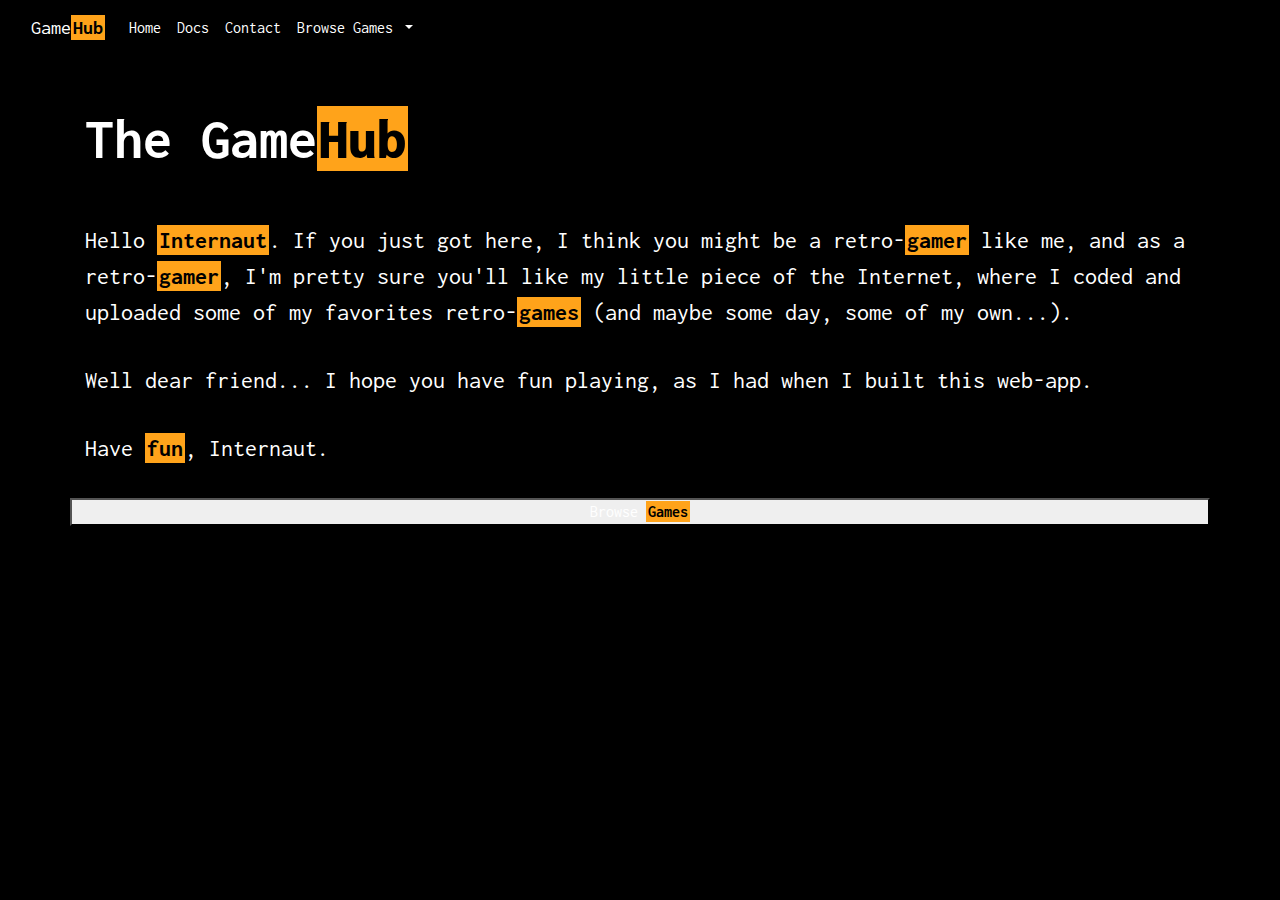
==== index.html @ c984dd26 "first commit :)" ====
<!DOCTYPE html>
<html lang="en">

<head>
    <meta charset="UTF-8" />
    <meta http-equiv="X-UA-Compatible" content="IE=edge" />
    <meta name="viewport" content="width=device-width, initial-scale=1.0" />
    <!-- CDN BOOTSTRAP -->
    <link rel="stylesheet" href="https://cdn.jsdelivr.net/npm/bootstrap@4.3.1/dist/css/bootstrap.min.css"
        integrity="sha384-ggOyR0iXCbMQv3Xipma34MD+dH/1fQ784/j6cY/iJTQUOhcWr7x9JvoRxT2MZw1T" crossorigin="anonymous" />
    <!-- CDN ANIMATE CSS -->
    <link rel="stylesheet" href="https://cdnjs.cloudflare.com/ajax/libs/animate.css/4.1.1/animate.min.css" />
    <!-- CDN FONT AWESOME -->
    <link rel="stylesheet" href="https://cdnjs.cloudflare.com/ajax/libs/font-awesome/6.3.0/css/all.min.css"
        integrity="sha512-SzlrxWUlpfuzQ+pcUCosxcglQRNAq/DZjVsC0lE40xsADsfeQoEypE+enwcOiGjk/bSuGGKHEyjSoQ1zVisanQ=="
        crossorigin="anonymous" referrerpolicy="no-referrer" />
    <!-- CDN GOOGLE FONTS -->
    <link rel="stylesheet" href="https://fonts.googleapis.com/css?family=Inconsolata">
    <!-- FAVICON -->
    <link rel="icon" type="image/x-icon" href="./assets/images/logo.ico">
    <title>GameHub</title>
    <!-- LINK CSS -->
    <link rel="stylesheet" href="./styles/styles.css" />
</head>

<body>
    <header>
        <nav class="navbar navbar-expand-lg bg-body-tertiary">
            <div class="container-fluid">
                <a class="navbar-brand brand-name" href="#">Game<span class="navbar-span">Hub</span></a>
                <button class="navbar-toggler" type="button" data-bs-toggle="collapse"
                    data-bs-target="#navbarNavDropdown" aria-controls="navbarNavDropdown" aria-expanded="false"
                    aria-label="Toggle navigation">
                    <span class="navbar-toggler-icon"></span>
                </button>
                <div class="collapse navbar-collapse" id="navbarNavDropdown">
                    <ul class="navbar-nav">
                        <li class="nav-item">
                            <a class="nav-link active" aria-current="page" href="#">Home</a>
                        </li>
                        <li class="nav-item">
                            <a class="nav-link" href="#">Docs</a>
                        </li>
                        <li class="nav-item">
                            <a class="nav-link" href="#">Contact</a>
                        </li>
                        <li class="nav-item dropdown">
                            <a class="nav-link dropdown-toggle" href="#" role="button" data-bs-toggle="dropdown"
                                aria-expanded="true ">
                                Browse Games
                            </a>
                            <ul class="dropdown-menu">
                                <li><a class="dropdown-item" href="#">Tic Tac Toe</a></li>
                                <li><a class="dropdown-item" href="#">Snake Game</a></li>
                                <li><a class="dropdown-item" href="#">Doom</a></li>
                            </ul>
                        </li>
                    </ul>
                </div>
            </div>
        </nav>

    </header>



    <main>
        <div class="home-main container">
            <div class="home-container row">
                <div class="title-container col-12">
                    <h1 class="title">The Game<span>Hub</span></h1>
                </div>
            </div>
            <div class="description-container row">
                <p class="description col-12">Hello <span>Internaut</span>. If you just got here, I think you might be a retro-<span>gamer</span> like me, and as a retro-<span>gamer</span>, I'm pretty sure you'll like my little piece of the Internet, where I coded and uploaded some of my favorites retro-<span>games</span> (and maybe some day, some of my own...).</p>
            </div>
            <div class="description-container row">
                <p class="description col-12">Well dear friend... I hope you have fun playing, as I had when I built this web-app.</p>
            </div>
            <div class="description-container row">
                <p class="description col-12">Have <span>fun</span>, Internaut.</p>
            </div>
            <div class="btn-container row">
                <button class="gh-btn col-12"><a href="#">Browse <span>Games</span></a> </button>
            </div>
        </div>
        

    </main>



    <footer>

    </footer>


    <!-- main script -->
    <script src="./js/main.js"></script>
    <!-- script boostrap -->
    <script src="https://code.jquery.com/jquery-3.3.1.slim.min.js"
        integrity="sha384-q8i/X+965DzO0rT7abK41JStQIAqVgRVzpbzo5smXKp4YfRvH+8abtTE1Pi6jizo"
        crossorigin="anonymous"></script>
    <script src="https://cdn.jsdelivr.net/npm/popper.js@1.14.7/dist/umd/popper.min.js"
        integrity="sha384-UO2eT0CpHqdSJQ6hJty5KVphtPhzWj9WO1clHTMGa3JDZwrnQq4sF86dIHNDz0W1"
        crossorigin="anonymous"></script>
    <script src="https://cdn.jsdelivr.net/npm/bootstrap@4.3.1/dist/js/bootstrap.min.js"
        integrity="sha384-JjSmVgyd0p3pXB1rRibZUAYoIIy6OrQ6VrjIEaFf/nJGzIxFDsf4x0xIM+B07jRM"
        crossorigin="anonymous"></script>
    <!-- script animatejs -->
</body>

</html>
---- styles/styles.css ----
*{
    box-sizing: border-box;
    margin: 0;
    padding: 0;
}

body{
    background-color: black;
    font-family: Inconsolata;
    color: white;;

}

a{
    color: white;   ;
}

a:hover
{
    color: rgba(255,163,26);
}

span{
    color: black;
    font-weight: bolder;
    background-color: rgba(255,163,26);
    padding: 2px;
}

span:hover{
    color: rgb(255, 255, 255);
}

.title{
    font-size: 58px;
    font-weight: bold;
    margin-bottom: 3rem;
}

.description{
    font-size: 24px;
    margin-bottom: 2rem;
}

.home-main{
    margin-top: 3rem;
}
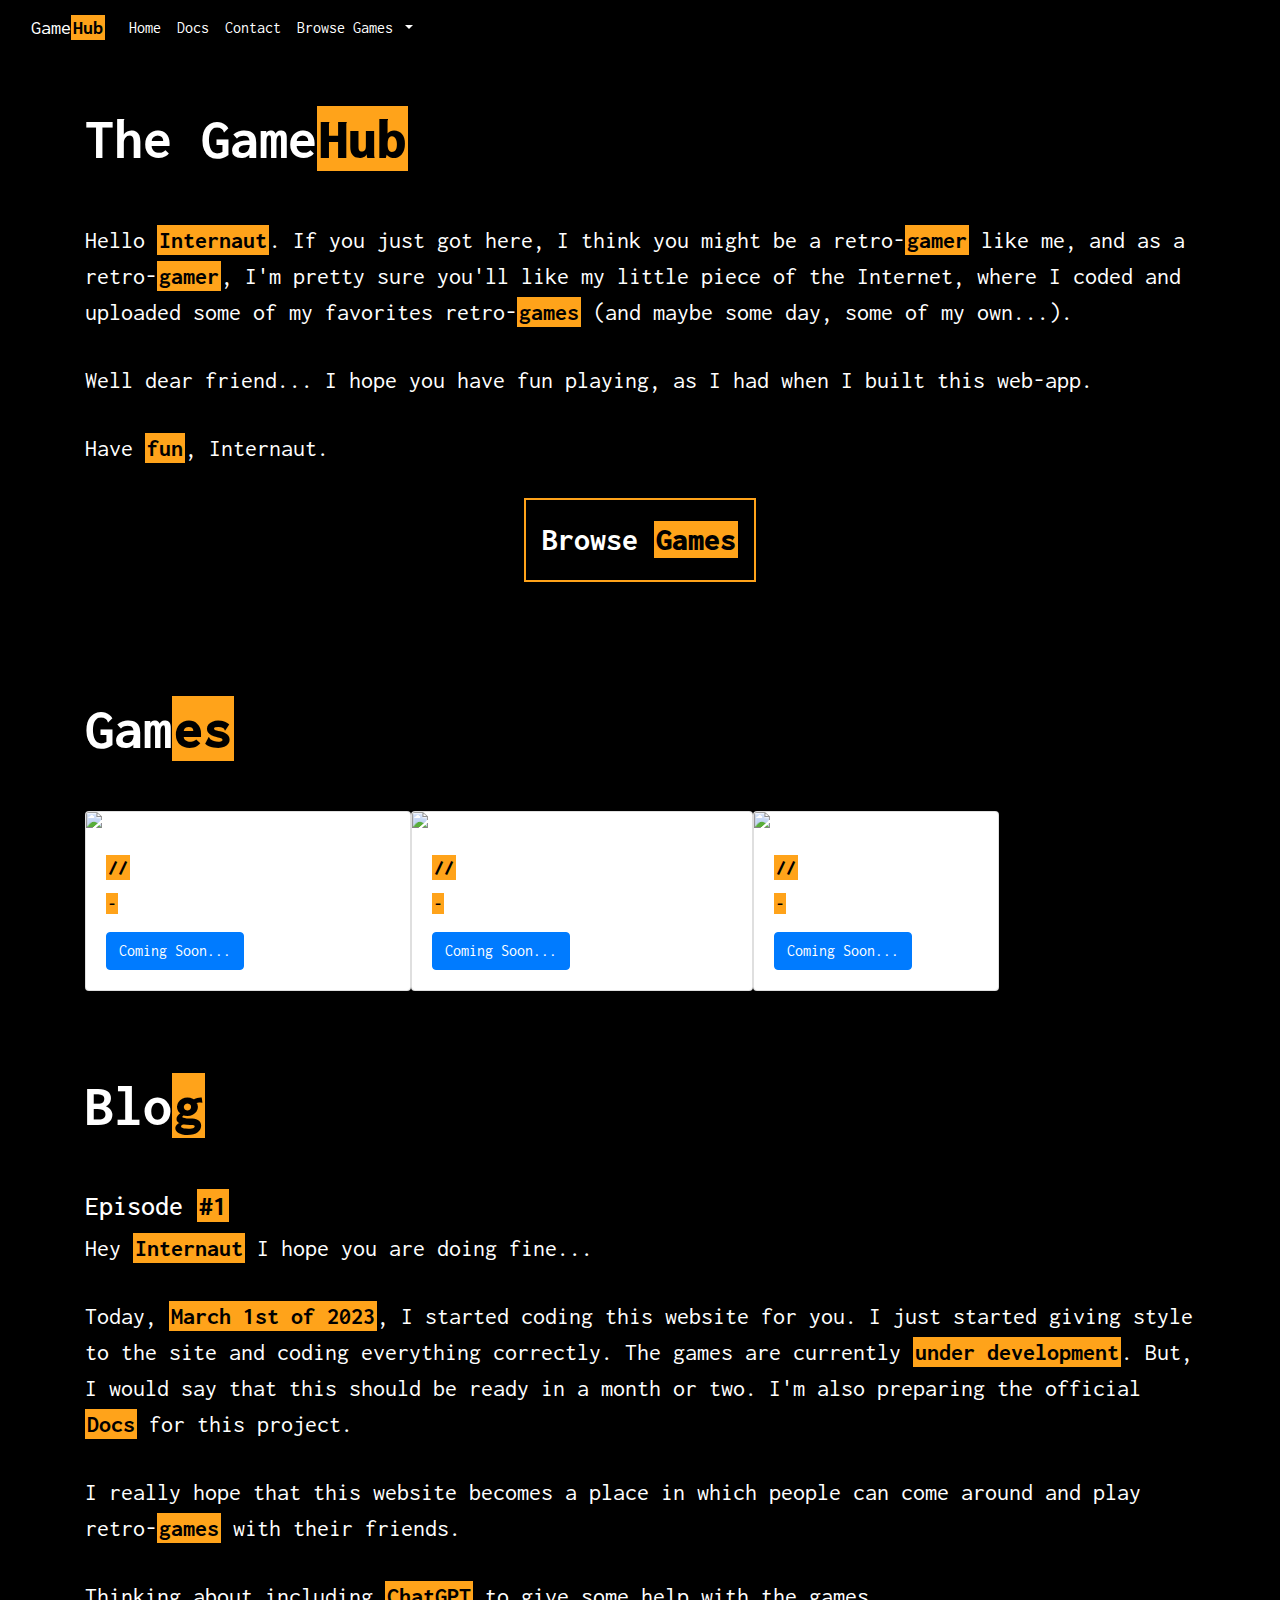
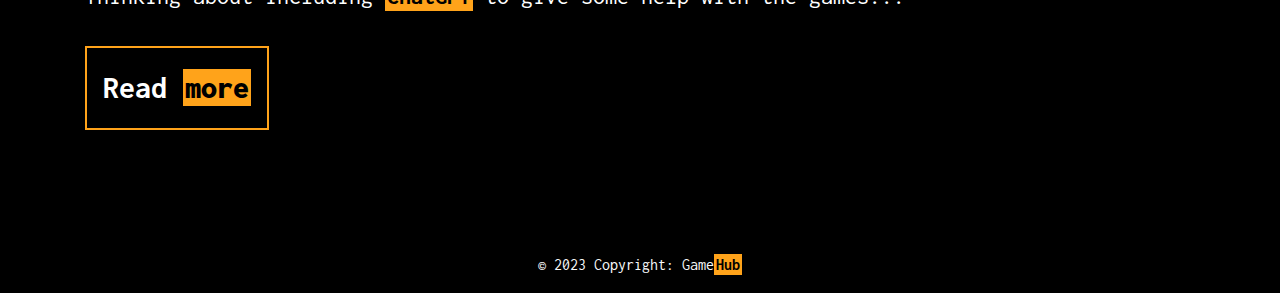
==== commit 07482a2a: "Included Blog section and footer" ====
--- a/index.html
+++ b/index.html
@@ -65,33 +65,119 @@
 
 
     <main>
-        <div class="home-main container">
+        <div class="home-main container flex-row">
             <div class="home-container row">
                 <div class="title-container col-12">
                     <h1 class="title">The Game<span>Hub</span></h1>
                 </div>
             </div>
             <div class="description-container row">
-                <p class="description col-12">Hello <span>Internaut</span>. If you just got here, I think you might be a retro-<span>gamer</span> like me, and as a retro-<span>gamer</span>, I'm pretty sure you'll like my little piece of the Internet, where I coded and uploaded some of my favorites retro-<span>games</span> (and maybe some day, some of my own...).</p>
+                <p class="description col-12">Hello <span>Internaut</span>. If you just got here, I think you might be a
+                    retro-<span>gamer</span> like me, and as a retro-<span>gamer</span>, I'm pretty sure you'll like my
+                    little piece of the Internet, where I coded and uploaded some of my favorites
+                    retro-<span>games</span> (and maybe some day, some of my own...).</p>
             </div>
             <div class="description-container row">
-                <p class="description col-12">Well dear friend... I hope you have fun playing, as I had when I built this web-app.</p>
+                <p class="description col-12">Well dear friend... I hope you have fun playing, as I had when I built
+                    this web-app.</p>
             </div>
             <div class="description-container row">
                 <p class="description col-12">Have <span>fun</span>, Internaut.</p>
             </div>
-            <div class="btn-container row">
-                <button class="gh-btn col-12"><a href="#">Browse <span>Games</span></a> </button>
+        </div>
+        <div class="btn-container">
+            <button class="gh-btn"><a href="#">Browse <span>Games</span></a> </button>
+        </div>
+
+        <!--BOOTSTRAP CARDS-->
+        <section class="home-games container">
+            <h3 class="title title2">Gam<span>es</span></h3>
+            <div class="d-flex justify-content-evenly flex-wrap">
+                <div class="card">
+                    <img src="../assets/images/project-icons/chess.png" class="card-img-top" alt="Chess Game Cover">
+                    <div class="card-body">
+                        <h5 class="card-title"><span>//</span>Chess</h5>
+                        <p class="card-text">
+                            <span> -</span>Master the game of strategy: Chess
+                        </p>
+                        <a href="./coming_soon.html" class="btn btn-primary">Coming Soon...</a>
+                    </div>
+                </div>
+
+                <div class="card">
+                    <img src="../assets/images/project-icons/snake-game.png" class="card-img-top"
+                        alt="Snake Game Cover">
+                    <div class="card-body">
+                        <h5 class="card-title"><span>//</span>Snake Game</h5>
+                        <p class="card-text"><span> -</span>Sneak to victory: Classic Snake Game</p>
+                        <a href="./coming_soon.html" class="btn btn-primary">Coming Soon...</a>
+                    </div>
+                </div>
+
+                <div class="card">
+                    <img src="../assets/images/project-icons/doom.jpg" class="card-img-top" alt="Doom Remake Cover">
+                    <div class="card-body">
+                        <h5 class="card-title"><span>//</span>Doom Remake</h5>
+                        <p class="card-text"><span> -</span>Raze Hell: Play Doom Now</p>
+                        <a href="./coming_soon.html" class="btn btn-primary">Coming Soon...</a>
+                    </div>
+                </div>
             </div>
-        </div>
-        
+        </section>
 
+
+        <section class="home-news container">
+            <div class="news-title">
+                <h2 class="title title2">Blo<span>g</span></h2>
+            </div>
+
+            <div class="first-update">
+                <h3 class="subtitle">Episode <span>#1</span></h3>
+                <p class="description">Hey <span>Internaut</span> I hope you are doing fine...</p>
+                <p class="description">Today, <span>March 1st of 2023</span>, I started coding this website for you. I
+                    just started giving style to the site and coding everything correctly. The games are currently
+                    <span>under development</span>. But, I would say that this should be ready in a month or two. I'm
+                    also preparing the official <span>Docs</span> for this project.</p>
+                <p class="description">I really hope that this website becomes a place in which people can come around
+                    and play retro-<span>games</span> with their friends. </p>
+                <p class="description">Thinking about including <span>ChatGPT</span> to give some help with the games...
+                </p>
+            </div>
+
+            <div class="blog-btn">
+                <button class="blog-button"><a href="#">Read <span>more</span></a></button>
+            </div>
+        </section>
     </main>
 
 
 
-    <footer>
+    <footer class="text-center text-orange">
+        <!-- Grid container -->
+        <div class="container pt-4">
+            <!-- Section: Social media -->
+            <section class="mb-4">
+            
+                <!-- Twitter -->
+                <a class="btn btn-link btn-floating btn-lg text-light m-1" href="#!" role="button"
+                    data-mdb-ripple-color="light"><i class="fab fa-twitter"></i></a>
+                <!-- Linkedin -->
+                <a class="btn btn-link btn-floating btn-lg text-light m-1" href="#!" role="button"
+                    data-mdb-ripple-color="light"><i class="fab fa-linkedin"></i></a>
+                <!-- Github -->
+                <a class="btn btn-link btn-floating btn-lg text-light m-1" href="#!" role="button"
+                    data-mdb-ripple-color="light"><i class="fab fa-github"></i></a>
+            </section>
+            <!-- Section: Social media -->
+        </div>
+        <!-- Grid container -->
 
+        <!-- Copyright -->
+        <div class="text-center text-light p-3" style="background-color: rgba(0, 0, 0, 0.2);">
+            © 2023 Copyright:
+            <a class="text-light" href="https://mdbootstrap.com/">Game<span>Hub</span></a>
+        </div>
+        <!-- Copyright -->
     </footer>
 
 
--- a/styles/styles.css
+++ b/styles/styles.css
@@ -18,6 +18,7 @@
 a:hover
 {
     color: rgba(255,163,26);
+    text-decoration: none;
 }
 
 span{
@@ -46,4 +47,29 @@
     margin-top: 3rem;
 }
 
+button{
+    background-color: black;
+    border: solid 2px rgba(255,163,26);
+    font-size: 32px;
+    font-weight: bold;
+    margin-bottom: 2rem;;
+    padding: 1rem;
+}
 
+.title2{
+    margin-top: 5rem;
+}
+
+.btn-container{
+    display: flex;
+    justify-content: center;
+    align-items: center;
+}
+
+footer{
+    background-color: black
+}
+
+.fab .fa-linkedin{
+    color: rgba(255,163,26);;
+}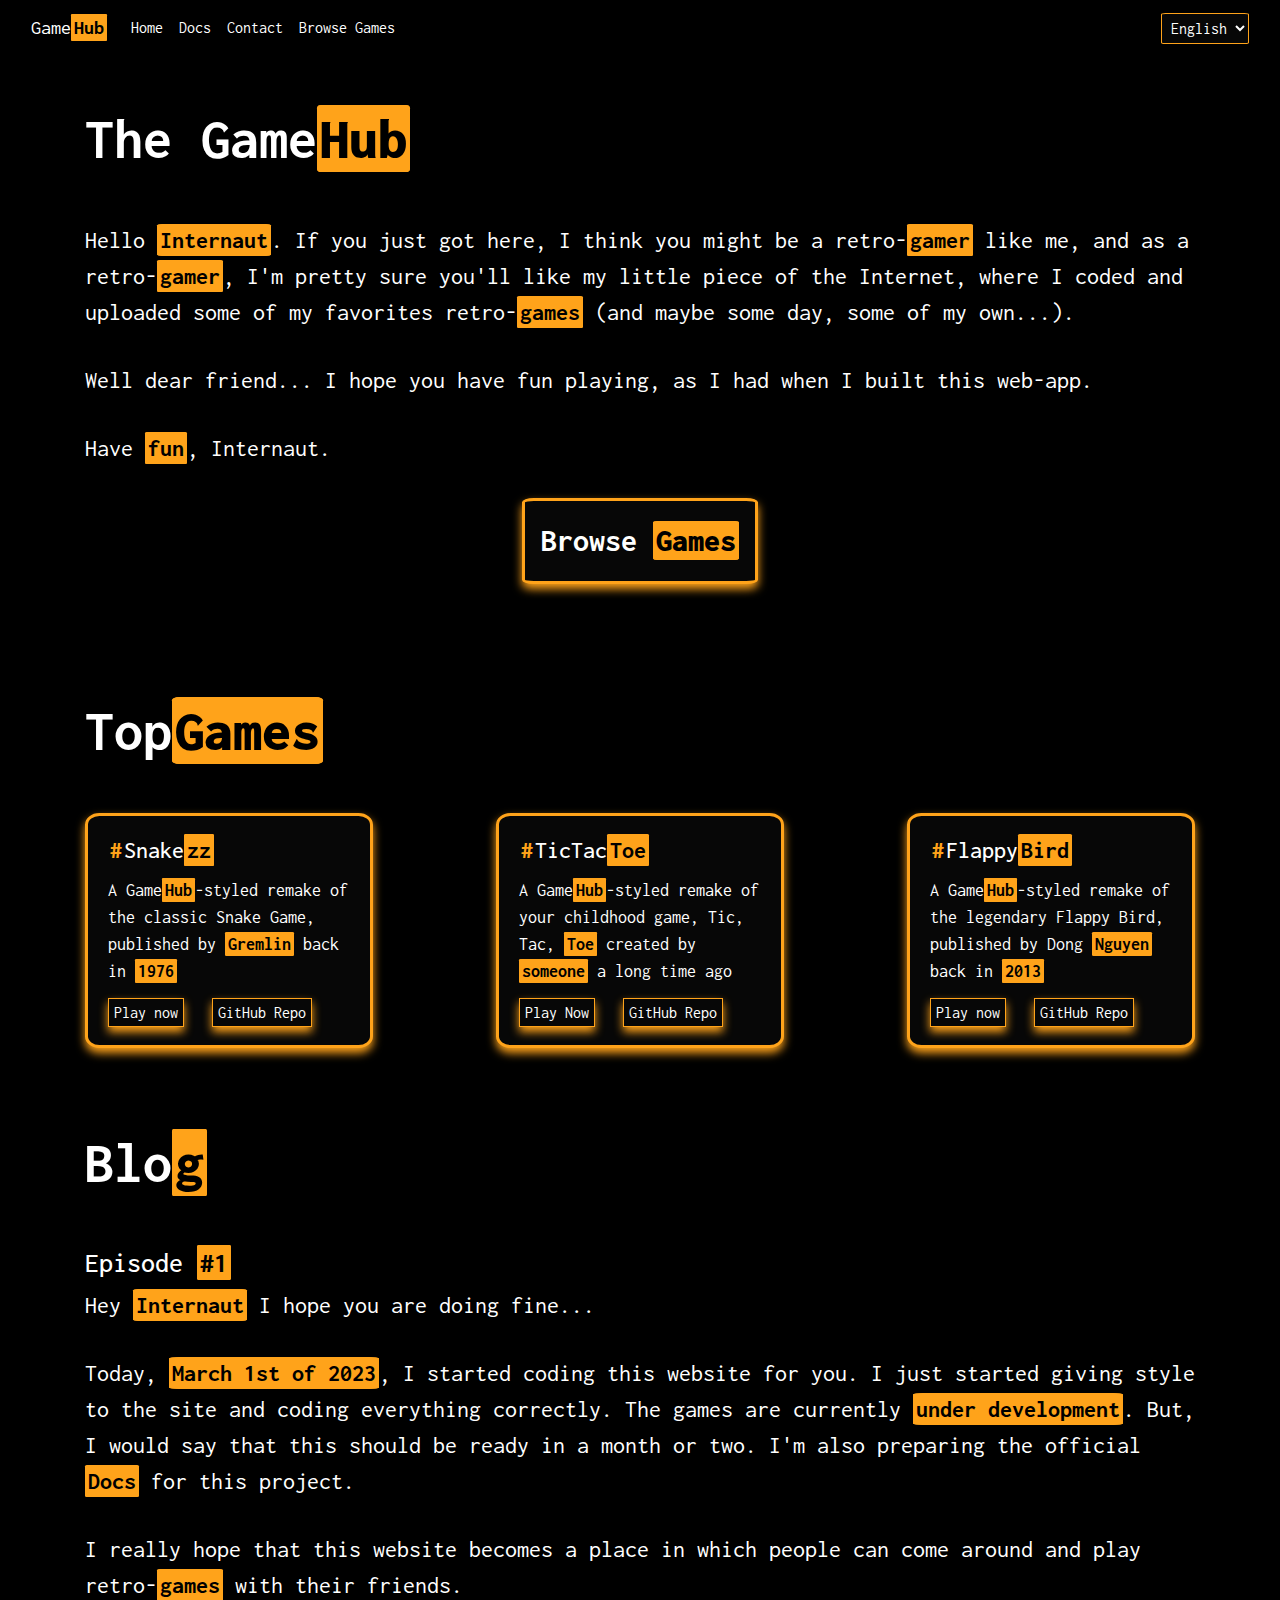
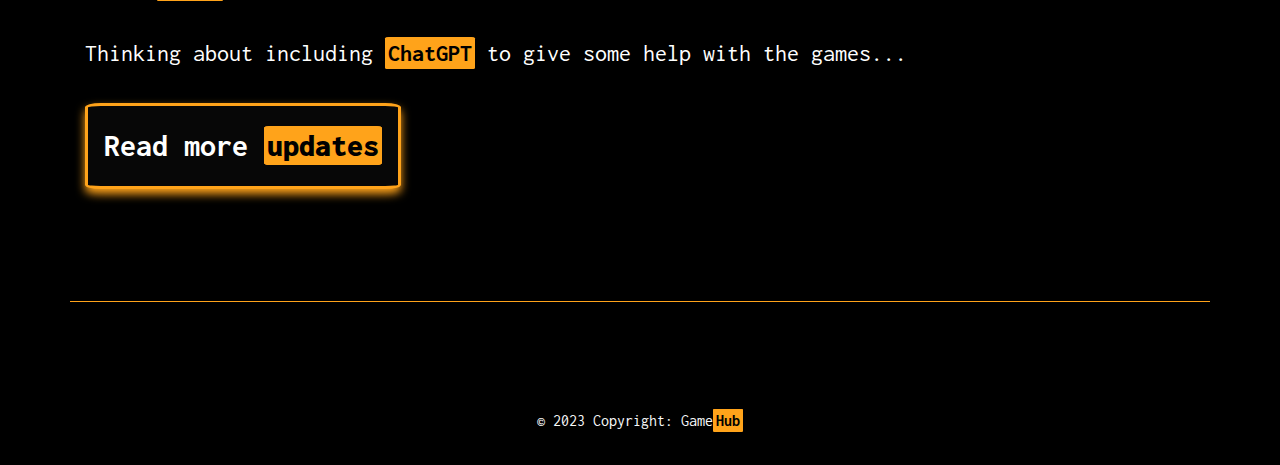
==== commit 1db9afc8: "Mejoras en el codigo, correccion de estilos y nuevas implementaciones" ====
--- a/index.html
+++ b/index.html
@@ -18,7 +18,7 @@
     <link rel="stylesheet" href="https://fonts.googleapis.com/css?family=Inconsolata">
     <!-- FAVICON -->
     <link rel="icon" type="image/x-icon" href="./assets/images/logo.ico">
-    <title>GameHub</title>
+    <title>The GameHub</title>
     <!-- LINK CSS -->
     <link rel="stylesheet" href="./styles/styles.css" />
 </head>
@@ -27,7 +27,7 @@
     <header>
         <nav class="navbar navbar-expand-lg bg-body-tertiary">
             <div class="container-fluid">
-                <a class="navbar-brand brand-name" href="#">Game<span class="navbar-span">Hub</span></a>
+                <a class="navbar-brand brand-name" href="./index.html">Game<span class="navbar-span">Hub</span></a>
                 <button class="navbar-toggler" type="button" data-bs-toggle="collapse"
                     data-bs-target="#navbarNavDropdown" aria-controls="navbarNavDropdown" aria-expanded="false"
                     aria-label="Toggle navigation">
@@ -36,26 +36,29 @@
                 <div class="collapse navbar-collapse" id="navbarNavDropdown">
                     <ul class="navbar-nav">
                         <li class="nav-item">
-                            <a class="nav-link active" aria-current="page" href="#">Home</a>
+                            <a class="nav-link active" aria-current="page" href="./index.html">Home</a>
                         </li>
                         <li class="nav-item">
-                            <a class="nav-link" href="#">Docs</a>
+                            <a class="nav-link" href="./pages/docs.html">Docs</a>
                         </li>
                         <li class="nav-item">
-                            <a class="nav-link" href="#">Contact</a>
+                            <a class="nav-link" href="./pages/contact.html">Contact</a>
                         </li>
-                        <li class="nav-item dropdown">
-                            <a class="nav-link dropdown-toggle" href="#" role="button" data-bs-toggle="dropdown"
-                                aria-expanded="true ">
-                                Browse Games
-                            </a>
-                            <ul class="dropdown-menu">
-                                <li><a class="dropdown-item" href="#">Tic Tac Toe</a></li>
-                                <li><a class="dropdown-item" href="#">Snake Game</a></li>
-                                <li><a class="dropdown-item" href="#">Doom</a></li>
-                            </ul>
+                        <li class="nav-item">
+                            <a class="nav-link" href="./pages/games.html">Browse Games</a>
                         </li>
                     </ul>
+                </div>
+
+                <div class="lang">
+                    <div data-trigger-class="btn btn--subtle">
+                        <form action="" class="lang-form">
+                            <select name="language-picker-select" id="language-picker-select">
+                                <option lang="es" value="deutsch">Español</option>
+                                <option lang="en" value="english" selected>English</option>
+                            </select>
+                        </form>
+                    </div>
                 </div>
             </div>
         </nav>
@@ -91,38 +94,40 @@
 
         <!--BOOTSTRAP CARDS-->
         <section class="home-games container">
-            <h3 class="title title2">Gam<span>es</span></h3>
-            <div class="d-flex justify-content-evenly flex-wrap">
-                <div class="card">
-                    <img src="../assets/images/project-icons/chess.png" class="card-img-top" alt="Chess Game Cover">
+            <h3 class="title title2"> Top<span>Games</span></h3>
+
+            <div class="bootstrap-cards d-flex flex-row justify-content-between flex-wrap">
+                <div class="card" style="width: 18rem;">
                     <div class="card-body">
-                        <h5 class="card-title"><span>//</span>Chess</h5>
-                        <p class="card-text">
-                            <span> -</span>Master the game of strategy: Chess
-                        </p>
-                        <a href="./coming_soon.html" class="btn btn-primary">Coming Soon...</a>
+                        <h5 class="card-title"><span class="span2">#</span>Snake<span>zz</span></h5>
+                        <p class="card-text">A Game<span>Hub</span>-styled remake of the classic Snake Game, published
+                            by <span>Gremlin</span> back in <span>1976</span></p>
+                        <a href="#" class="card-link" target="_blank">Play now</a>
+                        <a href="#" class="card-link" target="_blank">GitHub Repo</a>
                     </div>
                 </div>
 
-                <div class="card">
-                    <img src="../assets/images/project-icons/snake-game.png" class="card-img-top"
-                        alt="Snake Game Cover">
+                <div class="card" style="width: 18rem;">
                     <div class="card-body">
-                        <h5 class="card-title"><span>//</span>Snake Game</h5>
-                        <p class="card-text"><span> -</span>Sneak to victory: Classic Snake Game</p>
-                        <a href="./coming_soon.html" class="btn btn-primary">Coming Soon...</a>
+                        <h5 class="card-title"><span class="span2">#</span>TicTac<span>Toe</span></h5>
+                        <p class="card-text">A Game<span>Hub</span>-styled remake of your childhood game, Tic, Tac,
+                            <span>Toe</span> created by <span>someone</span> a long time ago</p>
+                        <a href="#" class="card-link" target="_blank">Play Now</a>
+                        <a href="#" class="card-link" target="_blank">GitHub Repo</a>
                     </div>
                 </div>
 
-                <div class="card">
-                    <img src="../assets/images/project-icons/doom.jpg" class="card-img-top" alt="Doom Remake Cover">
+                <div class="card" style="width: 18rem;">
                     <div class="card-body">
-                        <h5 class="card-title"><span>//</span>Doom Remake</h5>
-                        <p class="card-text"><span> -</span>Raze Hell: Play Doom Now</p>
-                        <a href="./coming_soon.html" class="btn btn-primary">Coming Soon...</a>
+                        <h5 class="card-title"><span class="span2">#</span>Flappy<span>Bird</span></h5>
+                        <p class="card-text">A Game<span>Hub</span>-styled remake of the legendary Flappy Bird,
+                            published by Dong <span>Nguyen</span> back in <span>2013</span></p>
+                        <a href="#" class="card-link" target="_blank">Play now</a>
+                        <a href="#" class="card-link" target="_blank">GitHub Repo</a>
                     </div>
                 </div>
             </div>
+
         </section>
 
 
@@ -137,7 +142,8 @@
                 <p class="description">Today, <span>March 1st of 2023</span>, I started coding this website for you. I
                     just started giving style to the site and coding everything correctly. The games are currently
                     <span>under development</span>. But, I would say that this should be ready in a month or two. I'm
-                    also preparing the official <span>Docs</span> for this project.</p>
+                    also preparing the official <span>Docs</span> for this project.
+                </p>
                 <p class="description">I really hope that this website becomes a place in which people can come around
                     and play retro-<span>games</span> with their friends. </p>
                 <p class="description">Thinking about including <span>ChatGPT</span> to give some help with the games...
@@ -145,39 +151,30 @@
             </div>
 
             <div class="blog-btn">
-                <button class="blog-button"><a href="#">Read <span>more</span></a></button>
+                <button class="blog-button"><a href="#" target="_blank">Read more <span>updates</span></a></button>
             </div>
         </section>
     </main>
 
 
 
-    <footer class="text-center text-orange">
-        <!-- Grid container -->
+    <footer class="text-center text-orange container">
         <div class="container pt-4">
-            <!-- Section: Social media -->
             <section class="mb-4">
-            
-                <!-- Twitter -->
-                <a class="btn btn-link btn-floating btn-lg text-light m-1" href="#!" role="button"
-                    data-mdb-ripple-color="light"><i class="fab fa-twitter"></i></a>
-                <!-- Linkedin -->
-                <a class="btn btn-link btn-floating btn-lg text-light m-1" href="#!" role="button"
-                    data-mdb-ripple-color="light"><i class="fab fa-linkedin"></i></a>
-                <!-- Github -->
-                <a class="btn btn-link btn-floating btn-lg text-light m-1" href="#!" role="button"
-                    data-mdb-ripple-color="light"><i class="fab fa-github"></i></a>
+                <a class="btn btn-link btn-floating btn-lg text-light m-1" href="https://twitter.com/val_devv"
+                    role="button" data-mdb-ripple-color="light" target="_blank"><i class="fab fa-twitter"></i></a>
+                <a class="btn btn-link btn-floating btn-lg text-light m-1"
+                    href="https://linkedin.com/in/valentinoerrandonea" role="button" data-mdb-ripple-color="light" target="_blank"><i
+                        class="fab fa-linkedin"></i></a>
+                <a class="btn btn-link btn-floating btn-lg text-light m-1"
+                    href="https://github.com/valentinoerrandonea/gamehub-coder" role="button"
+                    data-mdb-ripple-color="light" target="_blank"><i class="fab fa-github"></i></a>
             </section>
-            <!-- Section: Social media -->
         </div>
-        <!-- Grid container -->
-
-        <!-- Copyright -->
         <div class="text-center text-light p-3" style="background-color: rgba(0, 0, 0, 0.2);">
             © 2023 Copyright:
-            <a class="text-light" href="https://mdbootstrap.com/">Game<span>Hub</span></a>
+            <a class="text-light" href="./index.html">Game<span>Hub</span></a>
         </div>
-        <!-- Copyright -->
     </footer>
 
 
--- a/styles/styles.css
+++ b/styles/styles.css
@@ -26,11 +26,25 @@
     font-weight: bolder;
     background-color: rgba(255,163,26);
     padding: 2px;
+    border: solid 1px rgba(255,163,26);
+    border-radius: 5%;
 }
 
 span:hover{
-    color: rgb(255, 255, 255);
+    box-shadow: 0px 5px 10px 0px rgba(255,163,26);
 }
+
+.span2{
+    color: rgba(255,163,26);
+    background-color: transparent;
+    border: none;
+}
+
+
+.span2:hover{
+    box-shadow: none;
+}
+
 
 .title{
     font-size: 58px;
@@ -48,13 +62,20 @@
 }
 
 button{
-    background-color: black;
-    border: solid 2px rgba(255,163,26);
+    background-color: #070707;
+    border: solid 3px rgba(255,163,26);
+    box-shadow: 0px 5px 10px 0px rgba(255,163,26);
+    border-radius: 5%;
     font-size: 32px;
     font-weight: bold;
     margin-bottom: 2rem;;
     padding: 1rem;
 }
+
+button:hover{
+    transform: translateY(-5px);
+    box-shadow: 0px 10px 20px 2px rgba(255,163,26);
+  }
 
 .title2{
     margin-top: 5rem;
@@ -67,9 +88,43 @@
 }
 
 footer{
-    background-color: black
+    background-color: black;
+    padding: 1rem;
+    border-top: solid 1px rgba(255,163,26);
+    margin-top: 5rem
 }
 
-.fab .fa-linkedin{
-    color: rgba(255,163,26);;
+.card{
+    background-color: #070707;
+    color: white;
+    border: solid 3px rgba(255,163,26);
+    box-shadow: 0px 5px 10px 0px rgba(255,163,26);
+    border-radius: 5%
+}
+
+.card-link{
+    border: solid 1px rgba(255,163,26);
+    box-shadow: 0px 5px 10px 0px rgba(255,163,26);
+    padding: 5px;
+}
+
+.card-link:hover{
+    transform: translateY(-5px);
+    box-shadow: 0px 10px 20px 2px rgba(255,163,26);
+  }
+
+  .card-title{
+    font-size: 24px;
+  }
+
+  .card-text{
+    font-size: 18px;
+  }
+
+#language-picker-select{
+    background-color: #070707;
+    color: white;
+    border: solid 1px rgba(255,163,26);
+    padding: 5px;
+    border-radius: 5%;
 }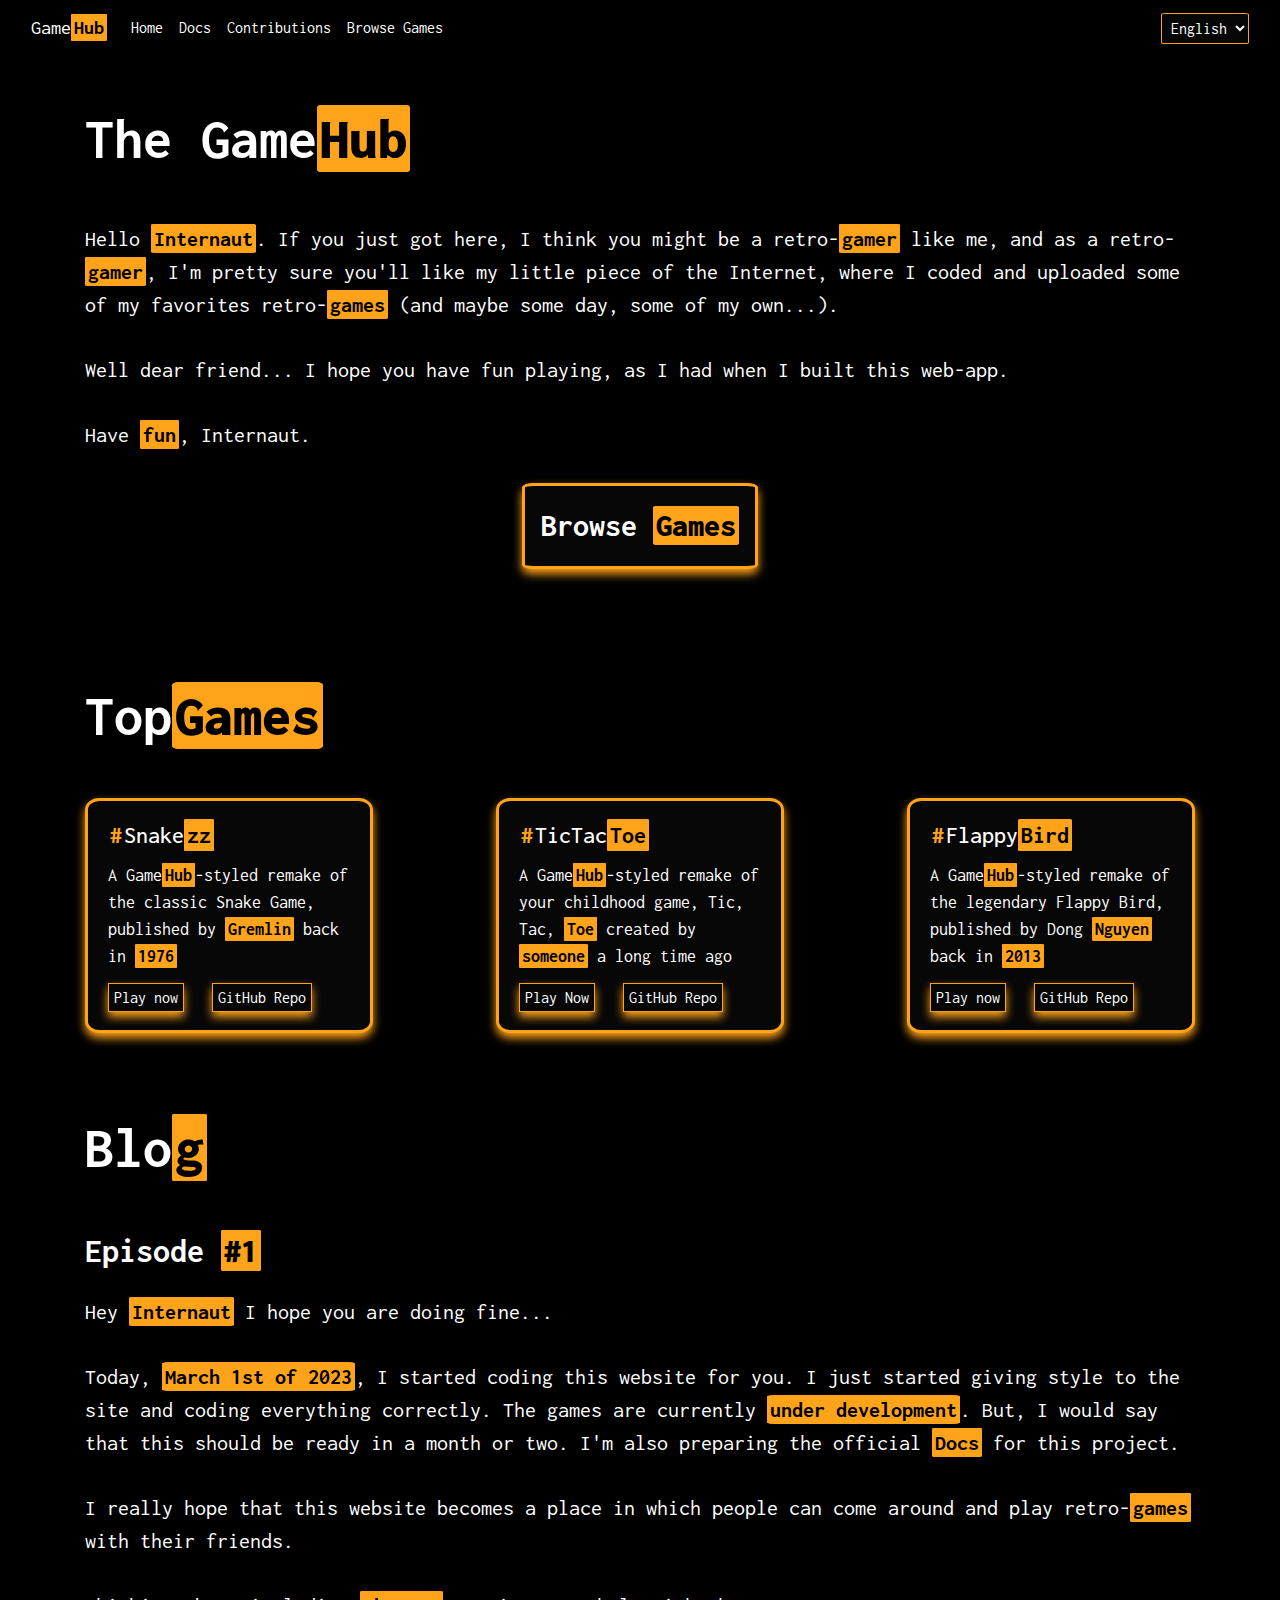
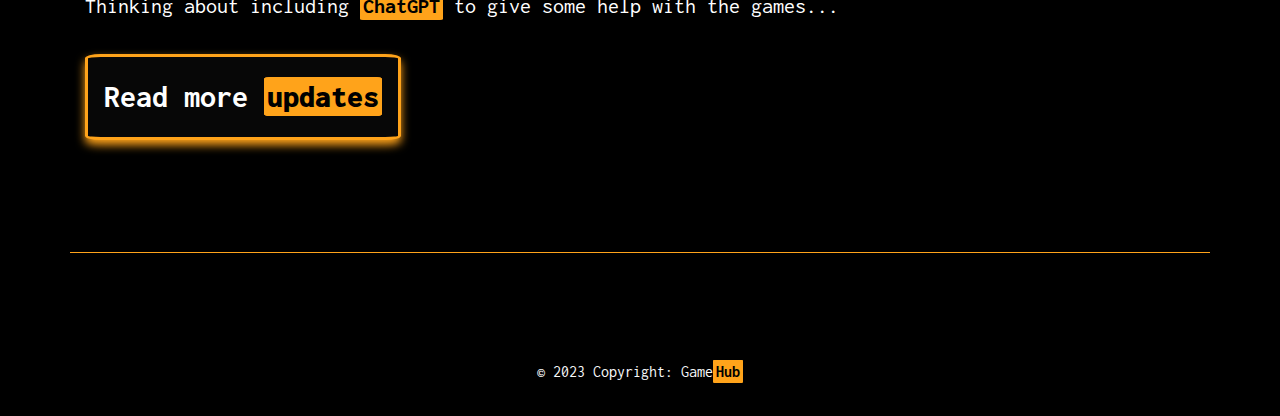
==== commit 7cb33500: "Added the Official Documentarion and CSS improvements" ====
--- a/index.html
+++ b/index.html
@@ -42,7 +42,7 @@
                             <a class="nav-link" href="./pages/docs.html">Docs</a>
                         </li>
                         <li class="nav-item">
-                            <a class="nav-link" href="./pages/contact.html">Contact</a>
+                            <a class="nav-link" href="./pages/contributions.html">Contributions</a>
                         </li>
                         <li class="nav-item">
                             <a class="nav-link" href="./pages/games.html">Browse Games</a>
--- a/styles/styles.css
+++ b/styles/styles.css
@@ -1,130 +1,202 @@
-*{
+* {
     box-sizing: border-box;
     margin: 0;
     padding: 0;
 }
 
-body{
+body {
     background-color: black;
     font-family: Inconsolata;
-    color: white;;
-
-}
-
-a{
-    color: white;   ;
-}
-
-a:hover
-{
-    color: rgba(255,163,26);
+    color: white;
+    ;
+
+}
+
+a {
+    color: white;
+    ;
+}
+
+a:hover {
+    color: rgba(255, 163, 26);
     text-decoration: none;
 }
 
-span{
+span {
     color: black;
     font-weight: bolder;
-    background-color: rgba(255,163,26);
+    background-color: rgba(255, 163, 26);
     padding: 2px;
-    border: solid 1px rgba(255,163,26);
+    border: solid 1px rgba(255, 163, 26);
     border-radius: 5%;
 }
 
-span:hover{
-    box-shadow: 0px 5px 10px 0px rgba(255,163,26);
-}
-
-.span2{
-    color: rgba(255,163,26);
+span:hover {
+    box-shadow: 0px 5px 10px 0px rgba(255, 163, 26);
+}
+
+.span2 {
+    color: rgba(255, 163, 26);
     background-color: transparent;
     border: none;
 }
 
 
-.span2:hover{
+.span2:hover {
     box-shadow: none;
 }
 
 
-.title{
+.title {
     font-size: 58px;
     font-weight: bold;
     margin-bottom: 3rem;
 }
 
-.description{
-    font-size: 24px;
+.description {
+    font-size: 22px;
     margin-bottom: 2rem;
 }
 
-.home-main{
+.home-main {
     margin-top: 3rem;
 }
 
-button{
+button {
     background-color: #070707;
-    border: solid 3px rgba(255,163,26);
-    box-shadow: 0px 5px 10px 0px rgba(255,163,26);
+    border: solid 3px rgba(255, 163, 26);
+    box-shadow: 0px 5px 10px 0px rgba(255, 163, 26);
     border-radius: 5%;
     font-size: 32px;
     font-weight: bold;
-    margin-bottom: 2rem;;
+    margin-bottom: 2rem;
+    ;
     padding: 1rem;
 }
 
-button:hover{
+button:hover {
     transform: translateY(-5px);
-    box-shadow: 0px 10px 20px 2px rgba(255,163,26);
-  }
-
-.title2{
+    box-shadow: 0px 10px 20px 2px rgba(255, 163, 26);
+}
+
+.title2 {
     margin-top: 5rem;
 }
 
-.btn-container{
+.btn-container {
     display: flex;
     justify-content: center;
     align-items: center;
 }
 
-footer{
+footer {
     background-color: black;
     padding: 1rem;
-    border-top: solid 1px rgba(255,163,26);
+    border-top: solid 1px rgba(255, 163, 26);
     margin-top: 5rem
 }
 
-.card{
+.card {
     background-color: #070707;
     color: white;
-    border: solid 3px rgba(255,163,26);
-    box-shadow: 0px 5px 10px 0px rgba(255,163,26);
+    border: solid 3px rgba(255, 163, 26);
+    box-shadow: 0px 5px 10px 0px rgba(255, 163, 26);
     border-radius: 5%
 }
 
-.card-link{
-    border: solid 1px rgba(255,163,26);
-    box-shadow: 0px 5px 10px 0px rgba(255,163,26);
+.card-link {
+    border: solid 1px rgba(255, 163, 26);
+    box-shadow: 0px 5px 10px 0px rgba(255, 163, 26);
     padding: 5px;
 }
 
-.card-link:hover{
+.card-link:hover {
     transform: translateY(-5px);
-    box-shadow: 0px 10px 20px 2px rgba(255,163,26);
-  }
-
-  .card-title{
+    box-shadow: 0px 10px 20px 2px rgba(255, 163, 26);
+}
+
+.card-title {
     font-size: 24px;
-  }
-
-  .card-text{
+}
+
+.card-text {
     font-size: 18px;
-  }
-
-#language-picker-select{
+}
+
+#language-picker-select {
     background-color: #070707;
     color: white;
-    border: solid 1px rgba(255,163,26);
+    border: solid 1px rgba(255, 163, 26);
     padding: 5px;
     border-radius: 5%;
+}
+
+.docs-div {
+    margin-bottom: 4rem;
+    border-bottom: solid 1px rgba(255, 163, 26);
+    padding-bottom: 2rem;
+}
+
+
+.docs-div2 {
+    margin-bottom: 2.5rem;
+    margin-left: 3.5rem;
+    padding-bottom: 1.25rem;
+}
+
+.no-border{
+    border: none;
+}
+
+.subtitle {
+    font-size: 34px;
+    font-weight: bold;
+    margin-bottom: 1.5rem;
+}
+
+.subtitle-main{
+    margin-top: 3rem;
+}
+
+.description2 {
+    font-size: 20px;
+    margin-bottom: 2rem;
+}
+
+.docs-ul {
+    list-style: none;
+}
+
+.docs-ul li:before {
+    content: "•";
+    color: rgba(255, 163, 26);
+    display: inline-block;
+    width: 1em;
+    margin-left: -1em
+}
+
+.docs-ol {
+    list-style: none;
+    counter-reset: li
+}
+
+.docs-ol li {
+    counter-increment: li
+}
+
+.docs-ol li:before {
+    content: counter(li);
+    color: rgba(255, 163, 26);
+    display: inline-block;
+    width: 1em;
+    margin-left: -1.5em;
+    margin-right: 0.5em;
+    text-align: right;
+    direction: rtl
+}
+
+.docs-ol,
+.docs-ul {
+    margin-left: 3rem;
+    font-size: 18px;
 }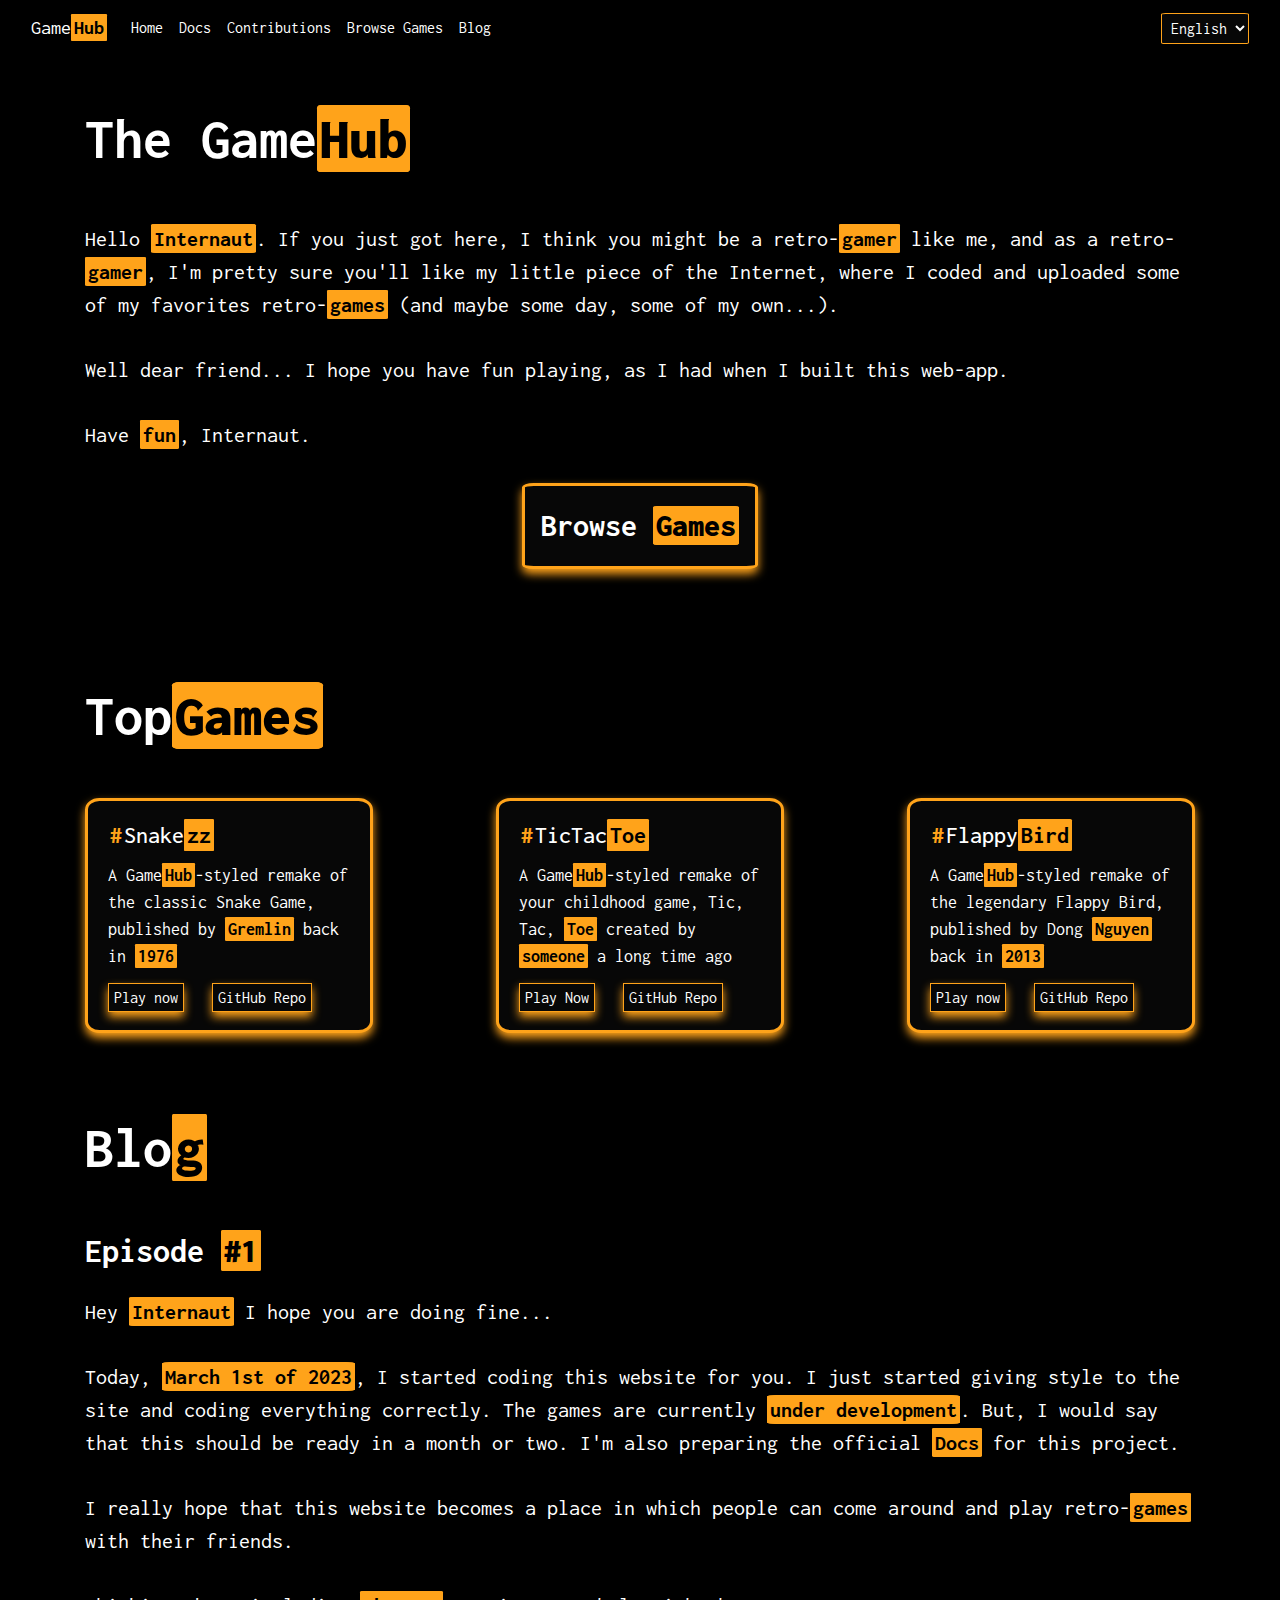
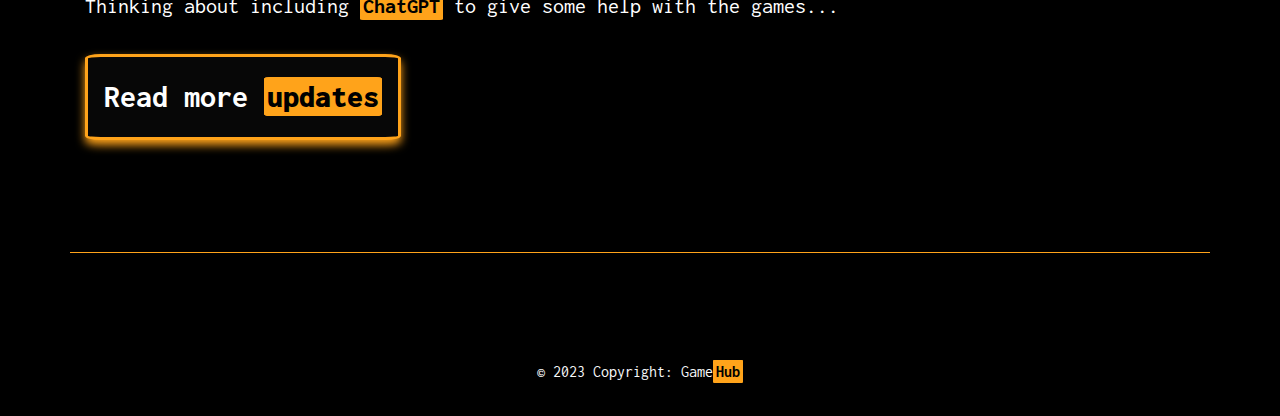
==== commit be2fe03b: "Docs improvement & README.md and LICENSE.md integration" ====
--- a/index.html
+++ b/index.html
@@ -46,6 +46,9 @@
                         </li>
                         <li class="nav-item">
                             <a class="nav-link" href="./pages/games.html">Browse Games</a>
+                        </li>
+                        <li class="nav-item">
+                            <a class="nav-link" href="./pages/blog.html">Blog</a>
                         </li>
                     </ul>
                 </div>
--- a/styles/styles.css
+++ b/styles/styles.css
@@ -199,4 +199,9 @@
 .docs-ul {
     margin-left: 3rem;
     font-size: 18px;
+}
+
+.docs-ul-main{
+    font-size: 20px;
+    font-weight: bold;
 }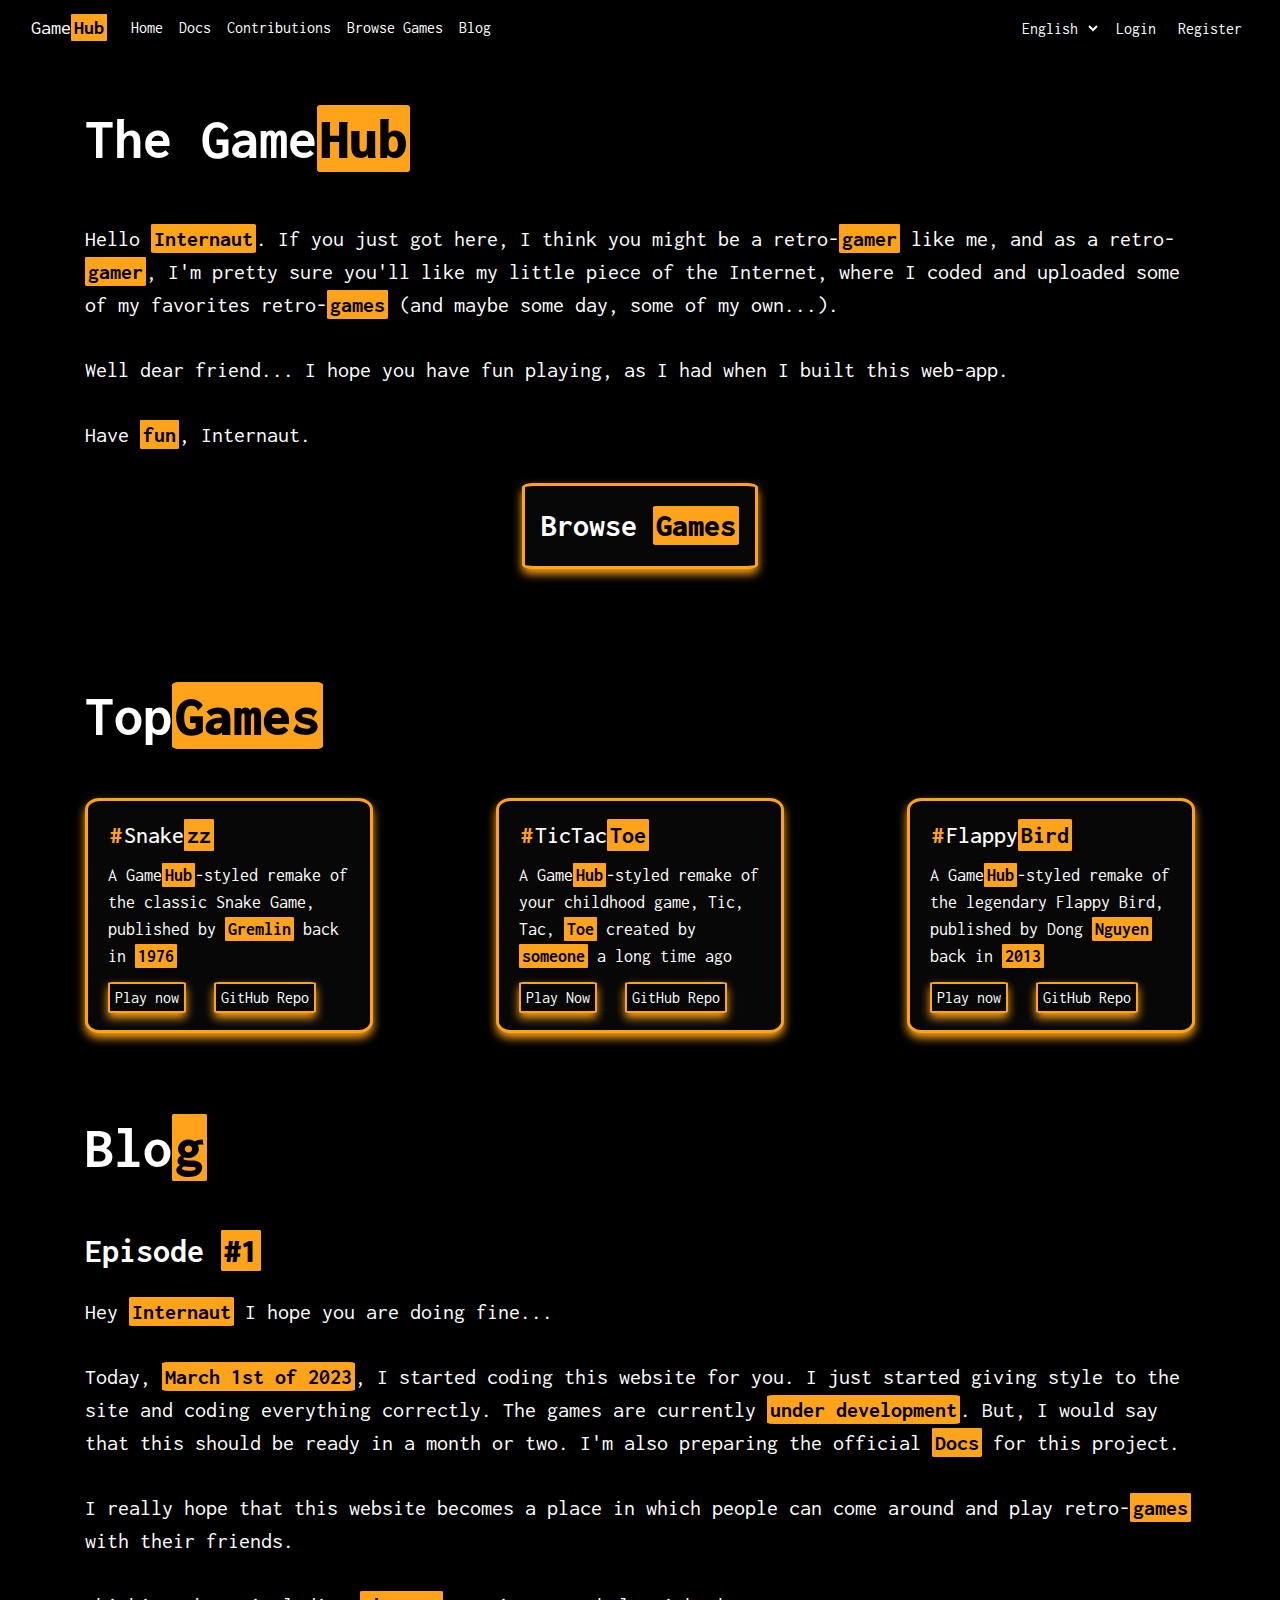
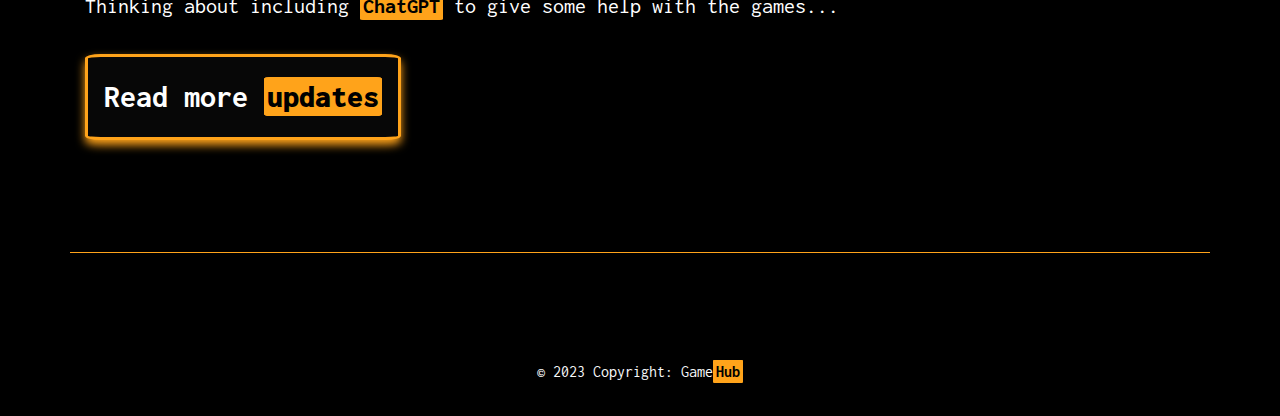
==== commit d3f4550a: "login page (inactivo), mejoras de css" ====
--- a/index.html
+++ b/index.html
@@ -20,7 +20,7 @@
     <link rel="icon" type="image/x-icon" href="./assets/images/logo.ico">
     <title>The GameHub</title>
     <!-- LINK CSS -->
-    <link rel="stylesheet" href="./styles/styles.css" />
+    <link rel="stylesheet" href="./styles/main.css" />
 </head>
 
 <body>
@@ -60,7 +60,10 @@
                                 <option lang="es" value="deutsch">Español</option>
                                 <option lang="en" value="english" selected>English</option>
                             </select>
+                            <a href="#" class="login-home">Login</a>
+                            <a href="#" class="login-home">Register</a>
                         </form>
+                        
                     </div>
                 </div>
             </div>
@@ -92,7 +95,7 @@
             </div>
         </div>
         <div class="btn-container">
-            <button class="gh-btn"><a href="#">Browse <span>Games</span></a> </button>
+            <button class="gh-btn"><a href="./pages/games.html">Browse <span>Games</span></a> </button>
         </div>
 
         <!--BOOTSTRAP CARDS-->
@@ -105,8 +108,8 @@
                         <h5 class="card-title"><span class="span2">#</span>Snake<span>zz</span></h5>
                         <p class="card-text">A Game<span>Hub</span>-styled remake of the classic Snake Game, published
                             by <span>Gremlin</span> back in <span>1976</span></p>
-                        <a href="#" class="card-link" target="_blank">Play now</a>
-                        <a href="#" class="card-link" target="_blank">GitHub Repo</a>
+                        <a href="./games/snake/snake.html" class="card-link" target="_blank">Play now</a>
+                        <a href="https://github.com/valentinoerrandonea/gamehub-coder/tree/master/games/snake" class="card-link" target="_blank">GitHub Repo</a>
                     </div>
                 </div>
 
@@ -115,8 +118,8 @@
                         <h5 class="card-title"><span class="span2">#</span>TicTac<span>Toe</span></h5>
                         <p class="card-text">A Game<span>Hub</span>-styled remake of your childhood game, Tic, Tac,
                             <span>Toe</span> created by <span>someone</span> a long time ago</p>
-                        <a href="#" class="card-link" target="_blank">Play Now</a>
-                        <a href="#" class="card-link" target="_blank">GitHub Repo</a>
+                        <a href="./games/tictactoe/tictactoe.html" class="card-link" target="_blank">Play Now</a>
+                        <a href="https://github.com/valentinoerrandonea/gamehub-coder/tree/master/games/tictactoe" class="card-link" target="_blank">GitHub Repo</a>
                     </div>
                 </div>
 
@@ -125,8 +128,8 @@
                         <h5 class="card-title"><span class="span2">#</span>Flappy<span>Bird</span></h5>
                         <p class="card-text">A Game<span>Hub</span>-styled remake of the legendary Flappy Bird,
                             published by Dong <span>Nguyen</span> back in <span>2013</span></p>
-                        <a href="#" class="card-link" target="_blank">Play now</a>
-                        <a href="#" class="card-link" target="_blank">GitHub Repo</a>
+                        <a href="./games/flappy-bird/flappy-bird.html" class="card-link" target="_blank">Play now</a>
+                        <a href="https://github.com/valentinoerrandonea/gamehub-coder/tree/master/games/flappy-bird" class="card-link" target="_blank">GitHub Repo</a>
                     </div>
                 </div>
             </div>
@@ -154,7 +157,7 @@
             </div>
 
             <div class="blog-btn">
-                <button class="blog-button"><a href="#" target="_blank">Read more <span>updates</span></a></button>
+                <button class="blog-button"><a href="./pages/blog.html" target="_blank">Read more <span>updates</span></a></button>
             </div>
         </section>
     </main>
--- a/styles/main.css
+++ b/styles/main.css
@@ -0,0 +1,472 @@
+@charset "UTF-8";
+@import url("https://fonts.googleapis.com/css2?family=Poppins:ital,wght@0,400;0,600;1,200;1,600&display=swap");
+* {
+  box-sizing: border-box;
+  margin: 0;
+  padding: 0;
+}
+
+body {
+  background-color: #000000;
+  font-family: Inconsolata;
+  color: white;
+}
+body a {
+  color: white;
+}
+body .a-text {
+  color: rgb(255, 163, 26);
+}
+body span, body .span3 {
+  color: #000000;
+  font-weight: bolder;
+  background-color: rgb(255, 163, 26);
+  padding: 2px;
+  border: solid 1px rgb(255, 163, 26);
+  border-radius: 5%;
+}
+body .span2 {
+  color: rgb(255, 163, 26);
+  background-color: transparent;
+  border: none;
+}
+
+a:hover {
+  color: rgb(255, 163, 26);
+  text-decoration: none;
+}
+
+span:hover {
+  box-shadow: 0px 5px 10px 0px rgb(255, 163, 26);
+}
+
+.span2:hover {
+  box-shadow: none;
+}
+
+.a-text:hover {
+  color: rgb(255, 163, 26);
+  font-weight: bolder;
+  text-decoration: underline;
+}
+
+.title {
+  font-size: 58px;
+  font-weight: bold;
+  margin-bottom: 3rem;
+}
+
+.description {
+  font-size: 22px;
+  margin-bottom: 2rem;
+}
+
+.home-main {
+  margin-top: 3rem;
+}
+
+.title2 {
+  margin-top: 5rem;
+}
+
+.subtitle {
+  font-size: 34px;
+  font-weight: bold;
+  margin-bottom: 1.5rem;
+}
+
+.subtitle-main {
+  margin-top: 3rem;
+}
+
+.description2 {
+  font-size: 20px;
+  margin-bottom: 2rem;
+}
+
+#language-picker-select {
+  color: white;
+  background-color: black;
+  border: none;
+  padding: 7px;
+  border-radius: 5%;
+}
+
+.login-home {
+  padding: 7px;
+  color: white;
+  background-color: black;
+}
+
+.login-home:hover {
+  font-weight: bolder;
+  color: rgb(255, 163, 26);
+}
+
+#language-picker-select:hover {
+  font-weight: bolder;
+  color: rgb(255, 163, 26);
+}
+
+footer {
+  background-color: black;
+  padding: 1rem;
+  border-top: solid 1px rgb(255, 163, 26);
+  margin-top: 5rem;
+}
+
+button {
+  background-color: #070707;
+  border: solid 3px rgb(255, 163, 26);
+  box-shadow: 0px 5px 10px 0px rgb(255, 163, 26);
+  border-radius: 5%;
+  font-size: 32px;
+  font-weight: bold;
+  margin-bottom: 2rem;
+  padding: 1rem;
+}
+
+button:hover {
+  transform: translateY(-5px);
+  box-shadow: 0px 10px 20px 2px rgb(255, 163, 26);
+}
+
+.btn-container {
+  display: flex;
+  justify-content: center;
+  align-items: center;
+}
+
+.login-btn {
+  background-color: #070707;
+  color: white;
+  border: solid 3px rgb(255, 163, 26);
+  box-shadow: 0px 5px 10px 0px rgb(255, 163, 26);
+  border-radius: 5%;
+  font-size: 32px;
+  font-weight: bold;
+  margin-bottom: 2rem;
+  padding: 1rem;
+  height: -moz-fit-content;
+  height: fit-content;
+  width: 50%;
+}
+
+.card {
+  background-color: #070707;
+  color: white;
+  border: solid 3px rgb(255, 163, 26);
+  box-shadow: 0px 5px 10px 0px rgb(255, 163, 26);
+  border-radius: 5%;
+}
+
+.card-link {
+  border: solid 2px rgb(255, 163, 26);
+  border-radius: 5%;
+  box-shadow: 0px 5px 10px 0px rgb(255, 163, 26);
+  padding: 5px;
+}
+
+.card-link:hover {
+  transform: translateY(-5px);
+  box-shadow: 0px 10px 20px 2px rgb(255, 163, 26);
+}
+
+.card-title {
+  font-size: 24px;
+}
+
+.card-text {
+  font-size: 18px;
+}
+
+.docs-ul {
+  list-style: none;
+}
+
+.docs-ul li:before {
+  content: "•";
+  color: rgb(255, 163, 26);
+  display: inline-block;
+  width: 1em;
+  margin-left: -1em;
+}
+
+.docs-ol {
+  list-style: none;
+  counter-reset: li;
+}
+.docs-ol li {
+  counter-increment: li;
+}
+
+.docs-ol li:before {
+  content: counter(li);
+  color: rgb(255, 163, 26);
+  display: inline-block;
+  width: 1em;
+  margin-left: -1.5em;
+  margin-right: 0.5em;
+  text-align: right;
+  direction: rtl;
+}
+
+.docs-ol,
+.docs-ul {
+  margin-left: 3rem;
+  font-size: 18px;
+}
+
+.docs-ul-main {
+  font-size: 20px;
+  font-weight: bold;
+}
+
+.login-body {
+  display: flex;
+  font-family: "Poppins", sans-serif;
+  justify-content: center;
+  align-items: center;
+  min-height: 100vh;
+  background: #000;
+}
+
+.login-section {
+  position: absolute;
+  display: flex;
+  width: 100vw;
+  height: 100vh;
+  justify-content: center;
+  align-items: center;
+  gap: 2px;
+  flex-wrap: wrap;
+  overflow: hidden;
+  background: #000;
+}
+
+.login-section::before {
+  content: "";
+  position: absolute;
+  width: 100%;
+  height: 100%;
+  background: linear-gradient(#000, rgb(255, 163, 26), #000);
+  animation: animate 5s linear infinite;
+}
+
+@keyframes animate {
+  0% {
+    transform: translateY(-100%);
+  }
+  100% {
+    transform: translateY(100%);
+  }
+}
+.login-section .span4 {
+  position: relative;
+  display: block;
+  width: calc(6.35vw - 2px);
+  height: calc(6.35vw - 2px);
+  background: #181818;
+  z-index: 2;
+  transition: 1.5s;
+}
+
+.login-section .span4:hover {
+  background: rgb(255, 163, 26);
+  transition: 0s;
+}
+
+.login-section .signin {
+  position: absolute;
+  width: 400px;
+  background: #222;
+  z-index: 1000;
+  display: flex;
+  justify-content: center;
+  align-items: center;
+  padding: 40px;
+  border-radius: 4px;
+  box-shadow: 0 15px 35px rgba(0, 0, 0, 0.5);
+}
+
+.login-section .signin .content {
+  position: relative;
+  width: 100%;
+  display: flex;
+  align-items: center;
+  justify-content: center;
+  flex-direction: column;
+  gap: 40px;
+}
+
+.login-section .signin .content h2 {
+  font-size: 2em;
+  color: rgb(255, 163, 26);
+  text-transform: uppercase;
+}
+
+.login-section .signin .content .form {
+  width: 100%;
+  display: flex;
+  flex-direction: column;
+  gap: 25px;
+}
+
+.login-section .signin .content .form .inputBx {
+  position: relative;
+  width: 100%;
+}
+
+.login-section .signin .content .form .inputBx input {
+  position: relative;
+  width: 100%;
+  background: #333;
+  border: none;
+  outline: none;
+  padding: 25px 10px 7.5px;
+  border-radius: 5px;
+  color: #fff;
+  font-weight: 100;
+  font-size: 1em;
+}
+
+.login-section .signin .content .form .inputBx i {
+  position: absolute;
+  left: 0;
+  padding: 15px 10px;
+  font-style: normal;
+  color: #aaa;
+  transition: 0.5s;
+  pointer-events: none;
+}
+
+.login-section .signin .content .form .inputBx input:focus ~ i,
+.login-section .signin .content .form .inputBx input:valid ~ i {
+  transform: translateY(-7.5px);
+  font-size: 0.8em;
+  color: #fff;
+}
+
+.signin .form .links {
+  position: relative;
+  width: 100%;
+  display: flex;
+  justify-content: space-between;
+}
+
+.signin .content .form .links a {
+  color: #fff;
+  font-weight: normal;
+  text-decoration: none;
+}
+
+.signin .content .form .links a:nth-child(2) {
+  color: rgb(255, 163, 26);
+  font-weight: 600;
+}
+
+.signin .content .form .inputBx input[type=submit] {
+  padding: 10px;
+  background: rgb(255, 163, 26);
+  color: #111;
+  font-weight: 600;
+  font-size: 1.25em;
+  letter-spacing: 0.05em;
+  cursor: pointer;
+}
+
+.inputBx:hover {
+  transform: translateY(-5px);
+  box-shadow: 0px 10px 20px 2px rgb(255, 163, 26);
+}
+
+.docs-div {
+  margin-bottom: 4rem;
+  border-bottom: solid 1px rgb(255, 163, 26);
+  padding-bottom: 2rem;
+}
+
+.docs-div2 {
+  margin-bottom: 2.5rem;
+  margin-left: 3.5rem;
+  padding-bottom: 1.25rem;
+}
+
+.no-border {
+  border: none;
+}
+
+.blog-div {
+  margin-bottom: 4rem;
+  border-bottom: solid 1px rgb(255, 163, 26);
+  padding-bottom: 2rem;
+}
+
+.contact-form {
+  background: #0c0c0c;
+  margin-top: 3rem;
+  margin-bottom: 5%;
+  width: 70%;
+  border: 3px solid rgb(255, 163, 26);
+  box-shadow: 0px 5px 10px 0px rgb(255, 163, 26);
+}
+
+.contact-form .form-control {
+  border: 1.5px solid rgb(255, 163, 26);
+  border-radius: 1rem;
+  background-color: #141414;
+}
+
+.contact-image {
+  text-align: center;
+}
+
+.contact-image img {
+  box-shadow: 0px 5px 10px 0px rgb(255, 163, 26);
+  border-radius: 6rem;
+  width: 11%;
+  margin-top: -3%;
+}
+
+.contact-form form {
+  padding: 14%;
+}
+
+.contact-form form .row {
+  margin-bottom: -7%;
+}
+
+.contact-form h3 {
+  margin-bottom: 8%;
+  margin-top: -10%;
+  text-align: center;
+  color: rgb(255, 163, 26);
+}
+
+.contact-form .btnContact {
+  width: 50%;
+  border: none;
+  border-radius: 1rem;
+  padding: 1.5%;
+  background: rgb(255, 163, 26);
+  font-weight: 600;
+  color: #000000;
+  cursor: pointer;
+}
+
+.btnContact:hover {
+  background: rgb(204, 130, 20);
+}
+
+@media (max-width: 900px) {
+  .login-section span {
+    width: calc(10vw - 2px);
+    height: calc(10vw - 2px);
+  }
+}
+@media (max-width: 600px) {
+  .login-section span {
+    width: calc(20vw - 2px);
+    height: calc(20vw - 2px);
+  }
+}/*# sourceMappingURL=main.css.map */